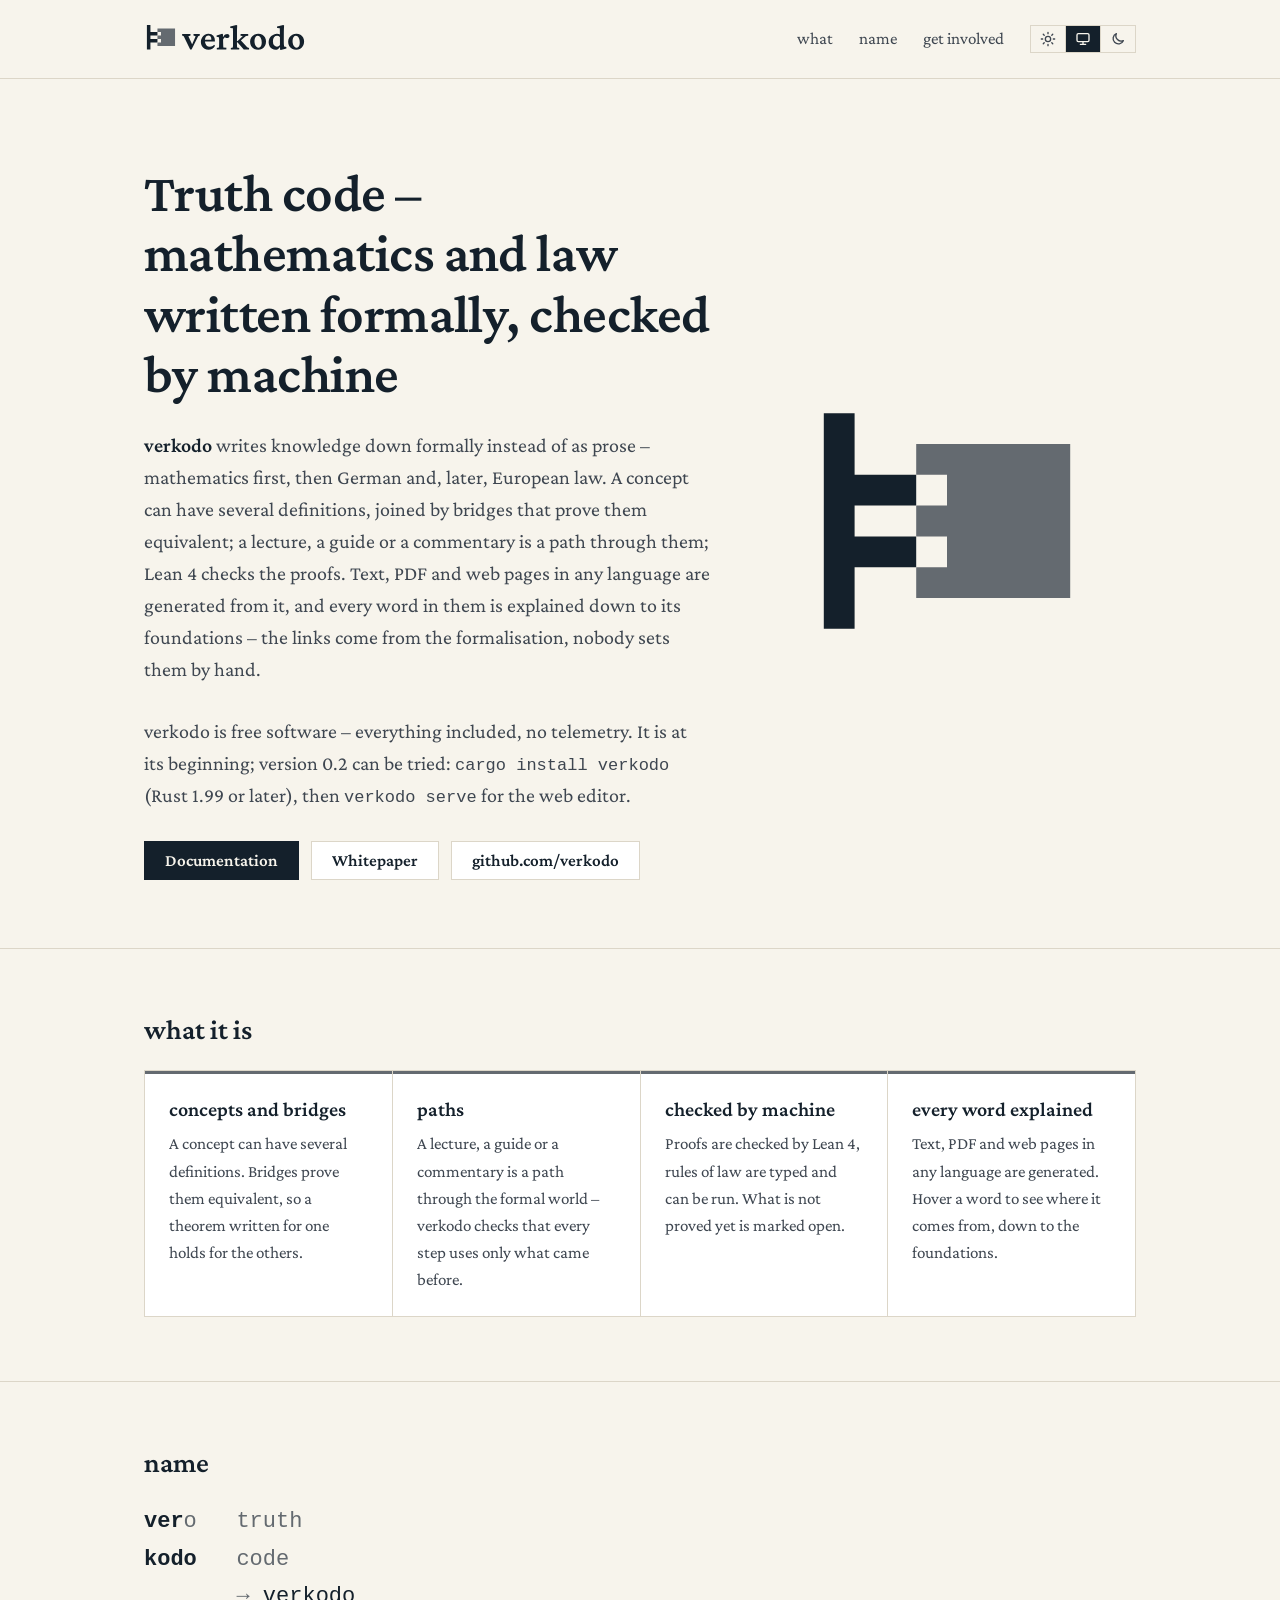
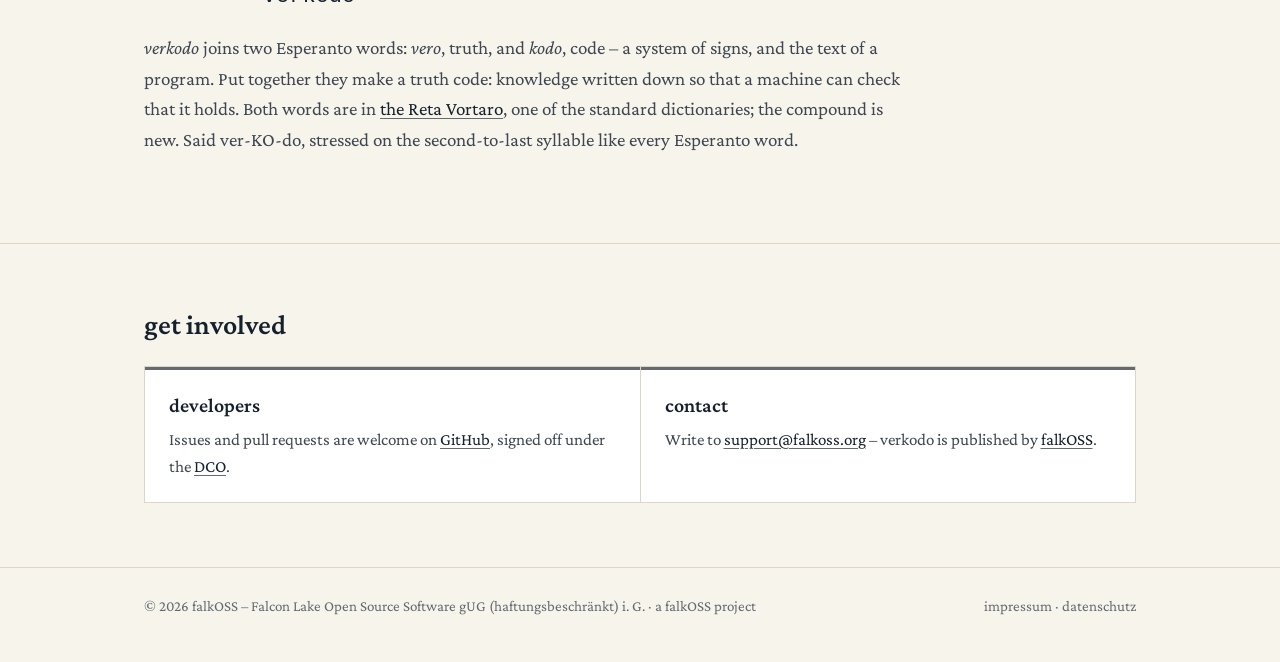
==== index.html @ a8231160 "Start the verkodo website One static page: no build step, no external resources, no tracking.  Co-Au" ====
<!doctype html>
<html lang="en">
<head>
  <meta charset="utf-8">
  <meta name="viewport" content="width=device-width, initial-scale=1">
  <title>verkodo – truth code – mathematics and law written formally, checked by machine</title>
  <meta name="description" content="verkodo: truth code – mathematics and law written formally, checked by machine. Free software, a falkOSS project, in early development.">
  <meta name="theme-color" content="#F7F4EC" media="(prefers-color-scheme: light)">
  <meta name="theme-color" content="#0D1117" media="(prefers-color-scheme: dark)">
  <meta property="og:type" content="website">
  <meta property="og:site_name" content="verkodo">
  <meta property="og:title" content="verkodo – truth code – mathematics and law written formally, checked by machine">
  <meta property="og:description" content="Truth code – mathematics and law written formally, checked by machine – free software, everything included.">
  <meta property="og:image" content="social.png">
  <meta property="og:image:width" content="1280">
  <meta property="og:image:height" content="640">
  <meta name="twitter:card" content="summary_large_image">
  <link rel="icon" href="favicon.ico" sizes="any">
  <link rel="icon" href="favicon.svg" type="image/svg+xml">
  <link rel="preload" href="fonts/CrimsonPro-SemiBold.ttf" as="font" type="font/ttf" crossorigin>
  <link rel="apple-touch-icon" href="apple-touch-icon.png">
  <link rel="manifest" href="site.webmanifest">
  <link rel="stylesheet" href="style.css">
  <script src="theme.js"></script>
  <noscript><style>.theme { display: none; }</style></noscript>
</head>
<body>
  <header>
    <div class="wrap">
      <a href="./" aria-label="verkodo home"><img class="on-light" src="assets/verkodo-lockup-on-light.svg" alt="verkodo"><img class="on-dark" src="assets/verkodo-lockup-on-dark.svg" alt="verkodo"></a>
      <div class="end">
        <nav>
          <a href="#what">what</a>
          <a href="#name">name</a>
          <a href="#involved">get involved</a>
        </nav>
        <div class="theme" role="group" aria-label="colour theme">
          <button type="button" data-theme-choice="light" aria-pressed="false" aria-label="light theme" title="light theme"><svg viewBox="0 0 24 24" width="16" height="16" fill="none" stroke="currentColor" stroke-width="2" stroke-linecap="round" stroke-linejoin="round" aria-hidden="true"><circle cx="12" cy="12" r="4"/><path d="M12 2v2M12 20v2M4.9 4.9l1.4 1.4M17.7 17.7l1.4 1.4M2 12h2M20 12h2M4.9 19.1l1.4-1.4M17.7 6.3l1.4-1.4"/></svg></button>
          <button type="button" data-theme-choice="system" aria-pressed="true" aria-label="the system's theme" title="the system's theme"><svg viewBox="0 0 24 24" width="16" height="16" fill="none" stroke="currentColor" stroke-width="2" stroke-linecap="round" stroke-linejoin="round" aria-hidden="true"><rect x="3" y="4" width="18" height="12" rx="2"/><path d="M8 20h8M12 16v4"/></svg></button>
          <button type="button" data-theme-choice="dark" aria-pressed="false" aria-label="dark theme" title="dark theme"><svg viewBox="0 0 24 24" width="16" height="16" fill="none" stroke="currentColor" stroke-width="2" stroke-linecap="round" stroke-linejoin="round" aria-hidden="true"><path d="M20 14.5A8 8 0 0 1 9.5 4 8 8 0 1 0 20 14.5z"/></svg></button>
        </div>
      </div>
    </div>
  </header>

  <main>
    <div class="hero">
      <div class="wrap">
        <div>
          <h1>Truth code – mathematics and law written formally, checked by machine</h1>
          <p><strong>verkodo</strong> writes knowledge down formally instead of as prose – mathematics first, then German and, later, European law. A concept can have several definitions, joined by bridges that prove them equivalent; a lecture, a guide or a commentary is a path through them; Lean 4 checks the proofs. Text, PDF and web pages in any language are generated from it, and every word in them is explained down to its foundations – the links come from the formalisation, nobody sets them by hand.</p>
          <p>verkodo is free software – everything included, no telemetry. It is at its beginning; version 0.2
            can be tried: <code>cargo install verkodo</code> (Rust 1.99 or later), then <code>verkodo serve</code> for
            the web editor.</p>
          <div class="buttons">
            <a class="button primary" href="https://verkodo.github.io/verkodo/">Documentation</a>
            <a class="button" href="https://github.com/verkodo/whitepaper">Whitepaper</a>
            <a class="button" href="https://github.com/verkodo">github.com/verkodo</a>
          </div>
        </div>
        <img class="mark on-light" src="assets/verkodo-mark-on-light.svg" alt="" width="300" height="300">
        <img class="mark on-dark" src="assets/verkodo-mark-on-dark.svg" alt="" width="300" height="300">
      </div>
    </div>

    <section id="what">
      <div class="wrap">
        <h2>what it is</h2>
        <div class="grid">
          <div class="cell"><h3>concepts and bridges</h3><p>A concept can have several definitions. Bridges prove them equivalent, so a theorem written for one holds for the others.</p></div>
          <div class="cell"><h3>paths</h3><p>A lecture, a guide or a commentary is a path through the formal world – verkodo checks that every step uses only what came before.</p></div>
          <div class="cell"><h3>checked by machine</h3><p>Proofs are checked by Lean 4, rules of law are typed and can be run. What is not proved yet is marked open.</p></div>
          <div class="cell"><h3>every word explained</h3><p>Text, PDF and web pages in any language are generated. Hover a word to see where it comes from, down to the foundations.</p></div>
        </div>
      </div>
    </section>

    <section id="name">
      <div class="wrap">
        <h2>name</h2>
<pre class="story"><b>ver</b>o   truth
<b>kodo</b>   code
       → <i>verkodo</i></pre>
        <p><em>verkodo</em> joins two Esperanto words: <em>vero</em>, truth, and <em>kodo</em>, code – a system of signs, and the text of a program. Put together they make a truth code: knowledge written down so that a machine can check that it holds. Both words are in <a href="https://www.reta-vortaro.de/revo/art/ver.html">the Reta Vortaro</a>, one of the standard dictionaries; the compound is new. Said ver-KO-do, stressed on the second-to-last syllable like every Esperanto word.</p>
      </div>
    </section>

    <section id="involved">
      <div class="wrap">
        <h2>get involved</h2>
        <div class="grid">
          <div class="cell"><h3>developers</h3><p>Issues and pull requests are welcome on <a href="https://github.com/verkodo">GitHub</a>, signed off under the <a href="https://developercertificate.org">DCO</a>.</p></div>
          <div class="cell"><h3>contact</h3><p>Write to <a href="mailto:support@falkoss.org">support@falkoss.org</a> – verkodo is published by <a href="https://falkoss.org">falkOSS</a>.</p></div>
        </div>
      </div>
    </section>
  </main>

  <footer>
    <div class="wrap">
      <span>© 2026 falkOSS – Falcon Lake Open Source Software gUG (haftungsbeschränkt) i. G. · <a href="https://falkoss.org">a falkOSS project</a></span>
      <span><a href="https://falkoss.org/impressum.html">impressum</a> · <a href="https://falkoss.org/datenschutz.html">datenschutz</a></span>
    </div>
  </footer>
</body>
</html>
---- style.css ----
/* SPDX-License-Identifier: AGPL-3.0-or-later */
/* verkodo – one page. The look of verkodo/brand: near-black ground, the face in paper white, titanium grey as the one
   colour beside it, straight edges, Crimson Pro (fonts/, SIL OFL 1.1) – nothing is loaded from elsewhere. Colours from
   verkodo/brand/generate.py. */

@font-face { font-family: "Crimson Pro"; font-weight: 400; font-style: normal; font-display: swap; src: url("fonts/CrimsonPro-Regular.ttf") format("truetype"); }
@font-face { font-family: "Crimson Pro"; font-weight: 400; font-style: italic; font-display: swap; src: url("fonts/CrimsonPro-Italic.ttf") format("truetype"); }
@font-face { font-family: "Crimson Pro"; font-weight: 600; font-style: normal; font-display: swap; src: url("fonts/CrimsonPro-SemiBold.ttf") format("truetype"); }

/* Light (warm paper) by default; dark when the system asks for it, unless the visitor chose light – or when they
   chose dark. theme.js sets data-theme; without it (or without JavaScript) the system decides. */
:root {
  --night: #F7F4EC;       /* the ground */
  --panel: #FFFFFF;
  --text: #14202B;
  --titan: #646A70;       /* the one colour beside the face (5.0 : 1 on the paper) */
  --muted: #3E4650;       /* body text beside headings */
  --line: #DCD6C8;
  --serif: "Crimson Pro", Georgia, "Times New Roman", serif;
  --mono: ui-monospace, "SF Mono", Menlo, Consolas, "Liberation Mono", monospace;
  color-scheme: light;
}
@media (prefers-color-scheme: dark) {
  :root:not([data-theme="light"]) {
    --night: #0D1117; --panel: #12171E; --text: #E6EDF3; --titan: #8F959B; --muted: #B4BAC1; --line: #222A33;
    color-scheme: dark;
  }
}
:root[data-theme="dark"] {
  --night: #0D1117; --panel: #12171E; --text: #E6EDF3; --titan: #8F959B; --muted: #B4BAC1; --line: #222A33;
  color-scheme: dark;
}

/* the brand's artwork in both versions: show the one that fits the ground */
.on-dark { display: none !important; }
@media (prefers-color-scheme: dark) {
  :root:not([data-theme="light"]) .on-dark { display: block !important; }
  :root:not([data-theme="light"]) .on-light { display: none !important; }
}
:root[data-theme="dark"] .on-dark { display: block !important; }
:root[data-theme="dark"] .on-light { display: none !important; }

* { box-sizing: border-box; }
html { scroll-behavior: smooth; }
body { margin: 0; color: var(--text); background: var(--night); font: 19px/1.6 var(--serif); -webkit-font-smoothing: antialiased; }
a { color: var(--text); text-decoration: underline; text-decoration-color: var(--titan); text-decoration-thickness: 1px; text-underline-offset: 3px; }
a:hover { text-decoration-color: var(--text); }
::selection { background: var(--titan); color: var(--night); }
.wrap { max-width: 1040px; margin: 0 auto; padding: 0 24px; }

/* header */
header { padding: 22px 0; border-bottom: 1px solid var(--line); }
header .wrap { display: flex; align-items: center; justify-content: space-between; gap: 24px; }
header img { height: 34px; display: block; }
nav { display: flex; gap: 26px; font-size: 17px; }
nav a { color: var(--muted); text-decoration: none; }
nav a:hover { color: var(--text); }
.end { display: flex; align-items: center; gap: 26px; }
.theme { display: flex; border: 1px solid var(--line); }
.theme button { display: flex; align-items: center; justify-content: center; line-height: 0; color: var(--muted); background: none; border: 0; padding: 5px 9px; cursor: pointer; }
.theme svg { display: block; }
.theme button + button { border-left: 1px solid var(--line); }
.theme button:hover { color: var(--text); }
.theme button[aria-pressed="true"] { background: var(--text); color: var(--night); }
.theme button:focus-visible { outline: 2px solid var(--titan); outline-offset: 2px; }

/* hero */
.hero { padding: 84px 0 68px; }
.hero .wrap { display: grid; grid-template-columns: 1.5fr 1fr; gap: 48px; align-items: center; }
.hero h1 { font: 600 clamp(34px, 5vw, 54px)/1.12 var(--serif); margin: 0 0 24px; letter-spacing: -0.01em; }
.hero p { color: var(--muted); font-size: 20px; margin: 0 0 30px; max-width: 34em; }
.hero p strong { color: var(--text); font-weight: 600; }
.hero .mark { width: 100%; max-width: 280px; height: auto; justify-self: center; }
.buttons { display: flex; flex-wrap: wrap; gap: 12px; }
.button { display: inline-block; padding: 9px 20px; border: 1px solid var(--line); font: 600 17px var(--serif); color: var(--text); background: var(--panel); text-decoration: none; }
.button.primary { background: var(--text); border-color: var(--text); color: var(--night); }
.button:hover { border-color: var(--titan); }
.button.primary:hover { background: var(--titan); border-color: var(--titan); }

/* sections */
section { padding: 64px 0; border-top: 1px solid var(--line); }
section h2 { font: 600 28px/1.2 var(--serif); margin: 0 0 24px; }
section > .wrap > p { color: var(--muted); max-width: 40em; margin: 0 0 24px; }
.grid { display: grid; grid-template-columns: repeat(auto-fit, minmax(230px, 1fr)); gap: 1px; background: var(--line); border: 1px solid var(--line); }
.cell { background: var(--panel); padding: 22px 24px; border-top: 3px solid var(--titan); }
.cell h3 { margin: 0 0 8px; font: 600 20px/1.3 var(--serif); }
.cell p { margin: 0; color: var(--muted); font-size: 17px; }

/* the name */
pre.story { font: clamp(15px, 2.4vw, 22px)/1.7 var(--mono); margin: 0 0 18px; color: var(--titan); white-space: pre-wrap; }
pre.story b { color: var(--text); font-weight: 700; }
pre.story i { color: var(--text); font-style: normal; }

/* footer */
footer { border-top: 1px solid var(--line); padding: 26px 0 44px; color: var(--titan); font-size: 15px; }
footer .wrap { display: flex; flex-wrap: wrap; justify-content: space-between; gap: 12px; }
footer a { color: var(--titan); text-decoration: none; }
footer a:hover { color: var(--text); }

/* 404 */
.page { padding-top: 48px; padding-bottom: 72px; }
.page h1 { font: 600 36px var(--serif); margin: 0 0 24px; }
.page p { color: var(--muted); }

@media (max-width: 760px) {
  .hero { padding-top: 48px; }
  .hero .wrap { grid-template-columns: 1fr; }
  .hero .mark { max-width: 150px; order: -1; justify-self: start; }
  nav { display: none; }
}

/* Commands in the text, e.g. `cargo install verkodo`. */
code { font: 0.85em/1 ui-monospace, "SF Mono", Menlo, Consolas, monospace; white-space: nowrap; }
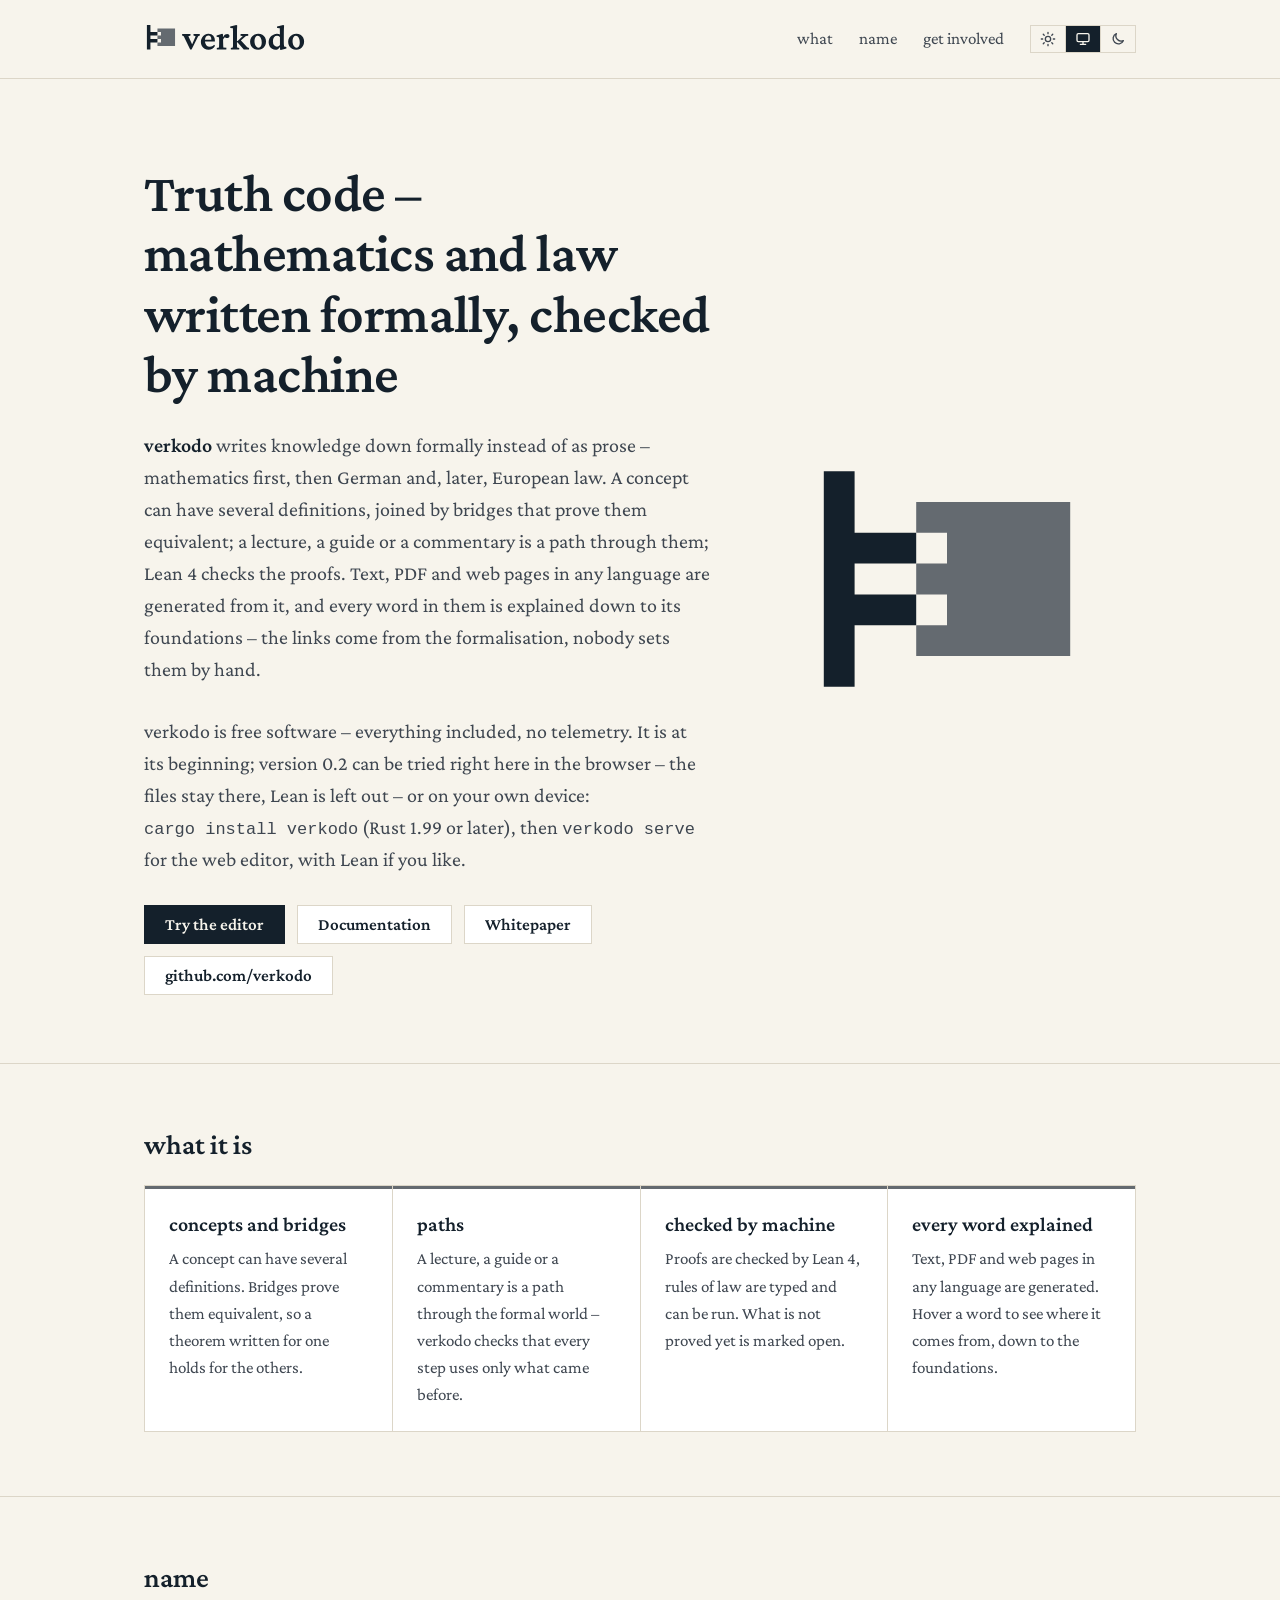
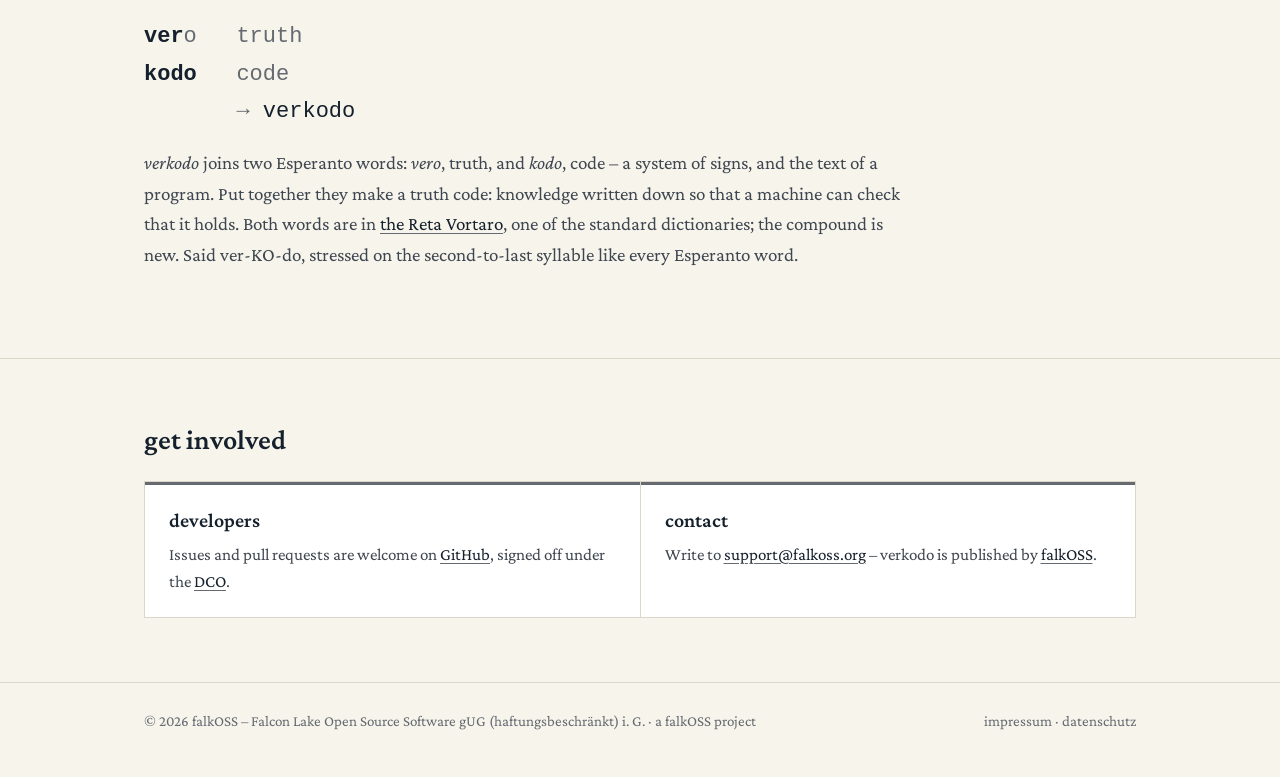
==== commit 8d22ca13: "Link the web editor in the browser A first button, Try the editor, to verkodo.github.io/verkodo/edit" ====
--- a/index.html
+++ b/index.html
@@ -50,10 +50,12 @@
           <h1>Truth code – mathematics and law written formally, checked by machine</h1>
           <p><strong>verkodo</strong> writes knowledge down formally instead of as prose – mathematics first, then German and, later, European law. A concept can have several definitions, joined by bridges that prove them equivalent; a lecture, a guide or a commentary is a path through them; Lean 4 checks the proofs. Text, PDF and web pages in any language are generated from it, and every word in them is explained down to its foundations – the links come from the formalisation, nobody sets them by hand.</p>
           <p>verkodo is free software – everything included, no telemetry. It is at its beginning; version 0.2
-            can be tried: <code>cargo install verkodo</code> (Rust 1.99 or later), then <code>verkodo serve</code> for
-            the web editor.</p>
+            can be tried right here in the browser – the files stay there, Lean is left out – or on your own device:
+            <code>cargo install verkodo</code> (Rust 1.99 or later), then <code>verkodo serve</code> for the web
+            editor, with Lean if you like.</p>
           <div class="buttons">
-            <a class="button primary" href="https://verkodo.github.io/verkodo/">Documentation</a>
+            <a class="button primary" href="https://verkodo.github.io/verkodo/editor/">Try the editor</a>
+            <a class="button" href="https://verkodo.github.io/verkodo/">Documentation</a>
             <a class="button" href="https://github.com/verkodo/whitepaper">Whitepaper</a>
             <a class="button" href="https://github.com/verkodo">github.com/verkodo</a>
           </div>
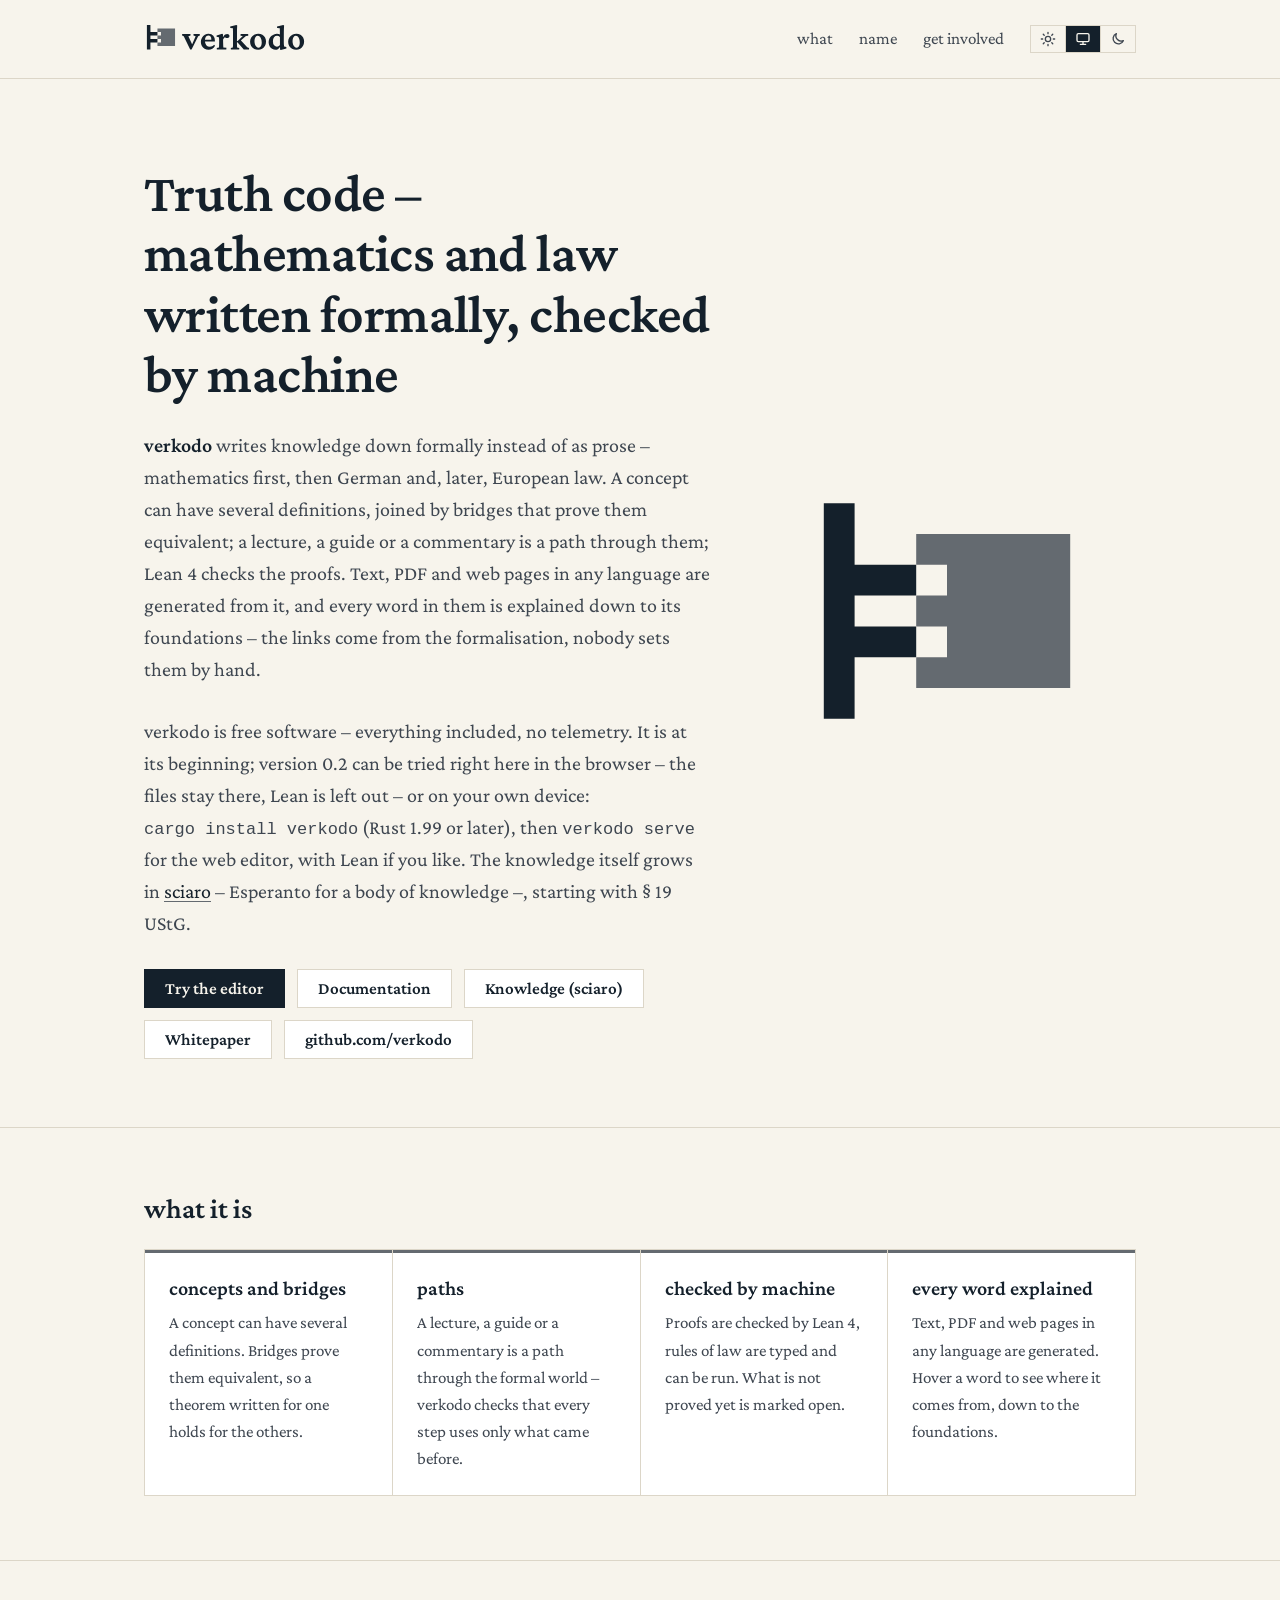
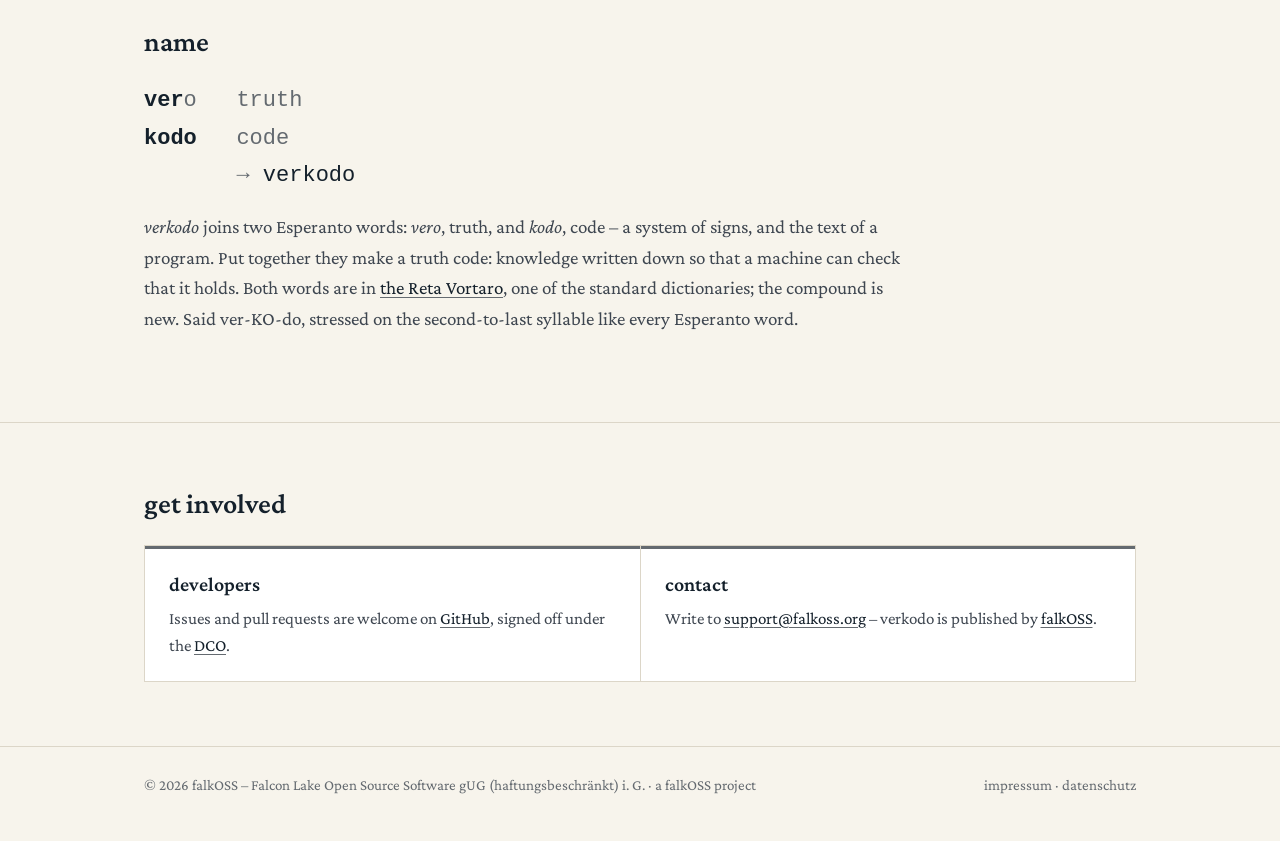
==== commit 278dd395: "Link sciaro, the body of knowledge Co-Authored-By: Claude Opus 5.5 <noreply@anthropic.com> Signed-of" ====
--- a/index.html
+++ b/index.html
@@ -52,10 +52,12 @@
           <p>verkodo is free software – everything included, no telemetry. It is at its beginning; version 0.2
             can be tried right here in the browser – the files stay there, Lean is left out – or on your own device:
             <code>cargo install verkodo</code> (Rust 1.99 or later), then <code>verkodo serve</code> for the web
-            editor, with Lean if you like.</p>
+            editor, with Lean if you like. The knowledge itself grows in <a href="https://github.com/verkodo/sciaro">sciaro</a>
+            – Esperanto for a body of knowledge –, starting with § 19 UStG.</p>
           <div class="buttons">
             <a class="button primary" href="https://verkodo.github.io/verkodo/editor/">Try the editor</a>
             <a class="button" href="https://verkodo.github.io/verkodo/">Documentation</a>
+            <a class="button" href="https://github.com/verkodo/sciaro">Knowledge (sciaro)</a>
             <a class="button" href="https://github.com/verkodo/whitepaper">Whitepaper</a>
             <a class="button" href="https://github.com/verkodo">github.com/verkodo</a>
           </div>
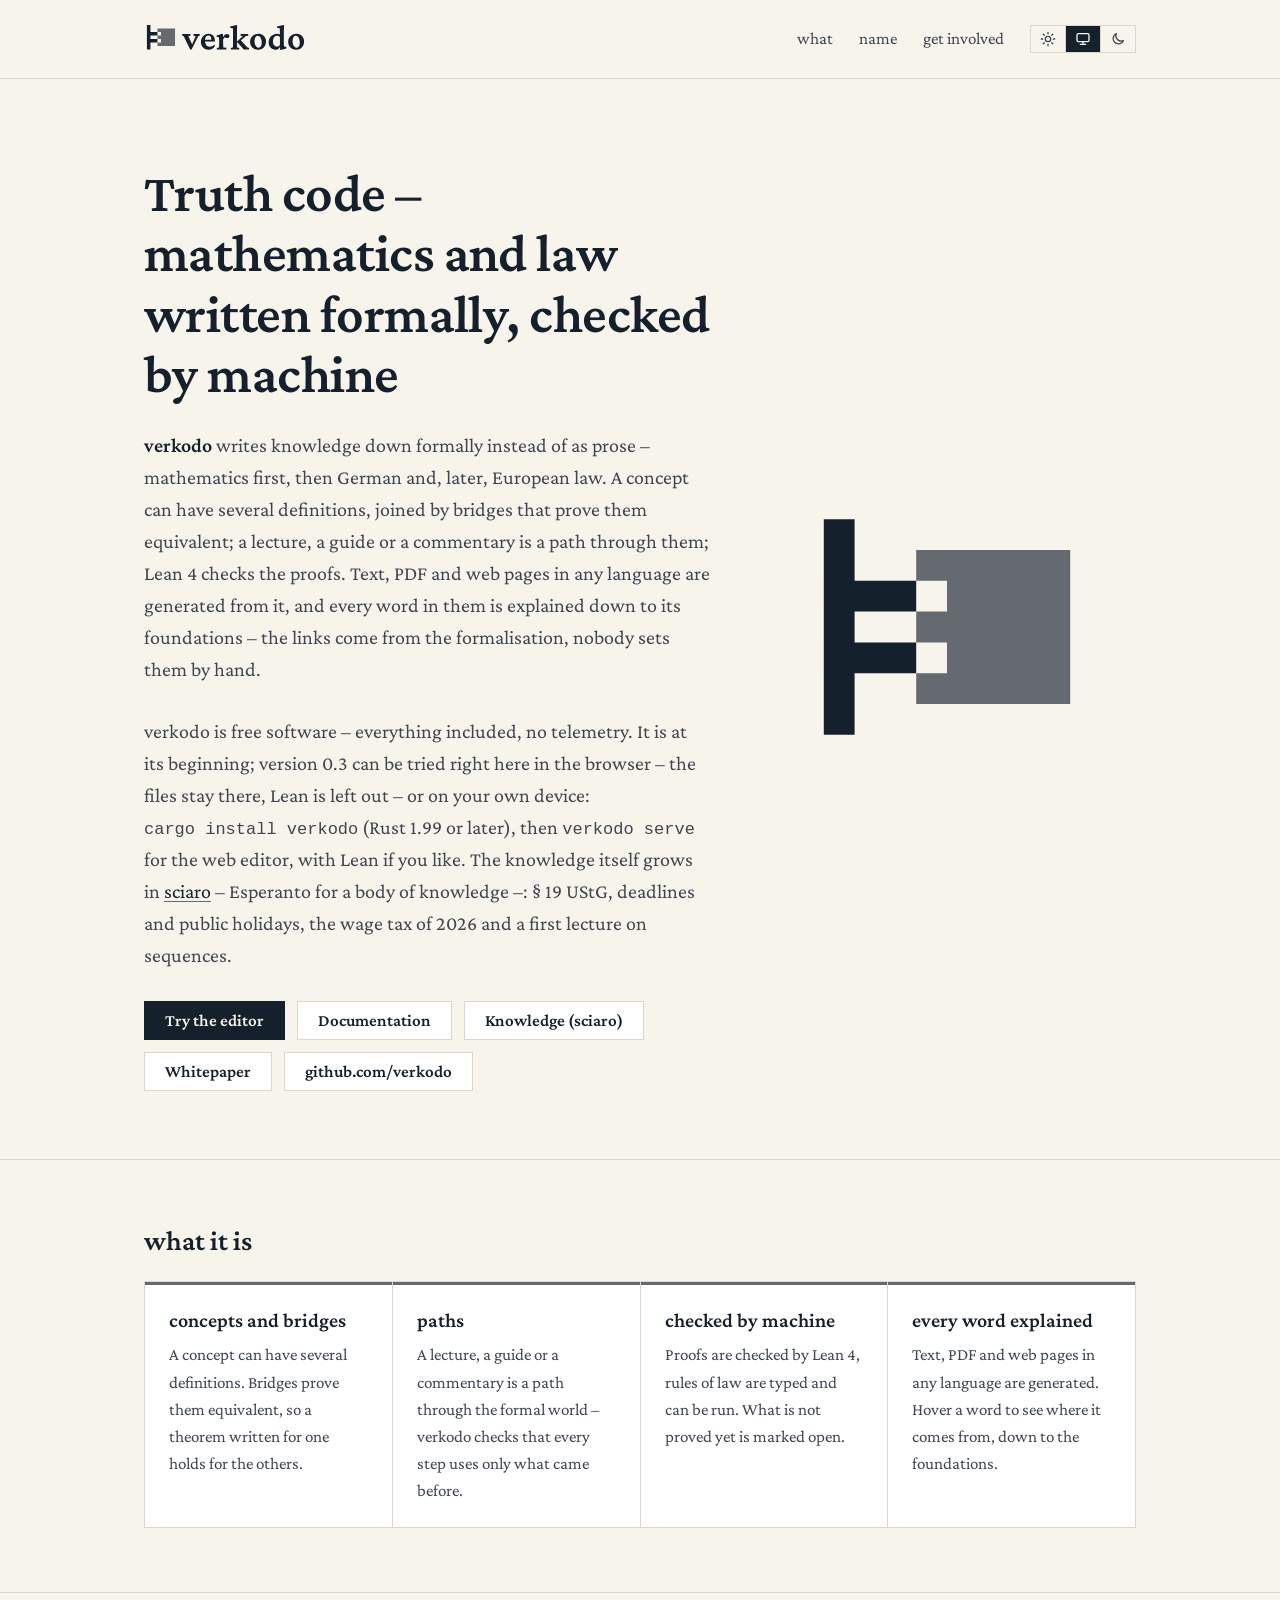
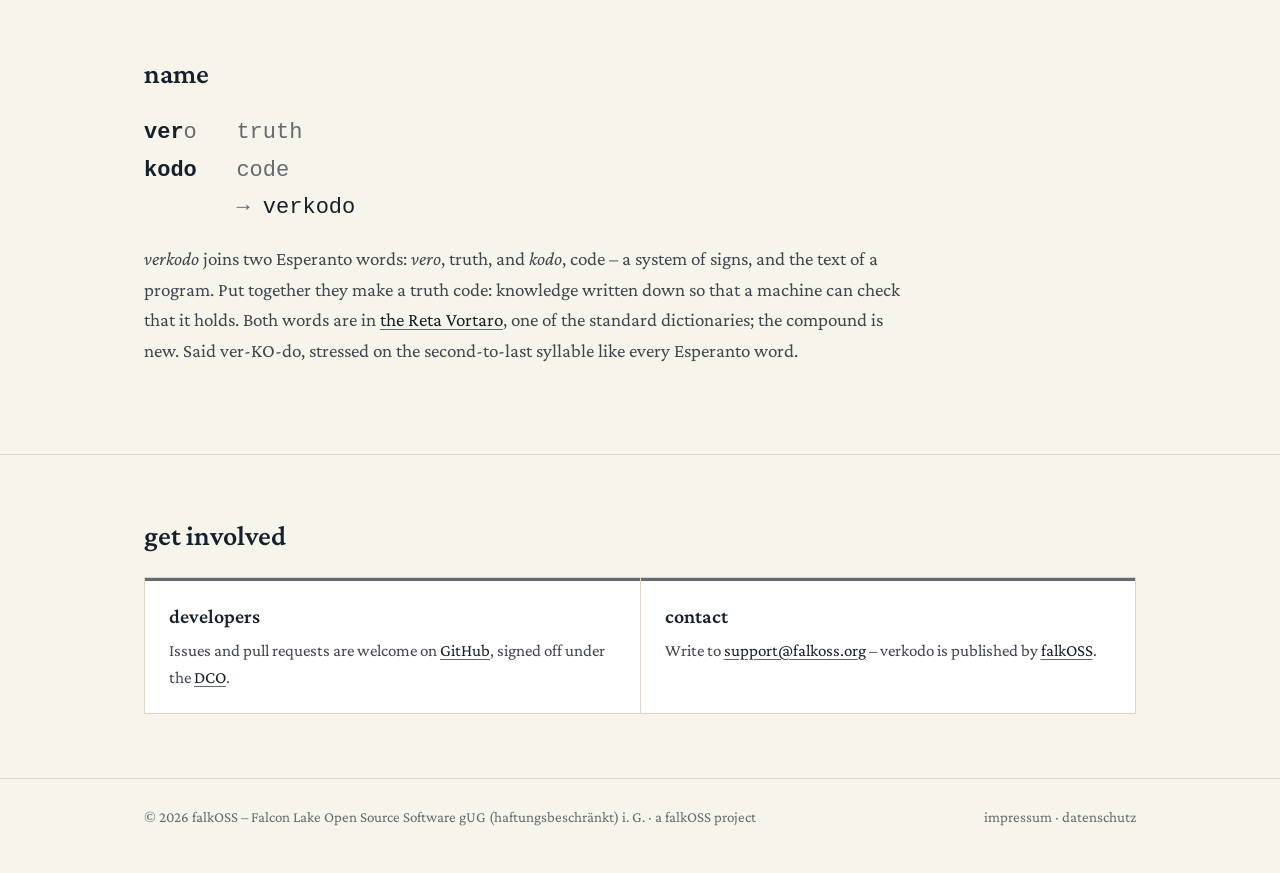
==== commit 8307c005: "Name version 0.3 and what sciaro holds Co-Authored-By: Claude Opus 5.5 <noreply@anthropic.com> Signe" ====
--- a/index.html
+++ b/index.html
@@ -49,11 +49,12 @@
         <div>
           <h1>Truth code – mathematics and law written formally, checked by machine</h1>
           <p><strong>verkodo</strong> writes knowledge down formally instead of as prose – mathematics first, then German and, later, European law. A concept can have several definitions, joined by bridges that prove them equivalent; a lecture, a guide or a commentary is a path through them; Lean 4 checks the proofs. Text, PDF and web pages in any language are generated from it, and every word in them is explained down to its foundations – the links come from the formalisation, nobody sets them by hand.</p>
-          <p>verkodo is free software – everything included, no telemetry. It is at its beginning; version 0.2
+          <p>verkodo is free software – everything included, no telemetry. It is at its beginning; version 0.3
             can be tried right here in the browser – the files stay there, Lean is left out – or on your own device:
             <code>cargo install verkodo</code> (Rust 1.99 or later), then <code>verkodo serve</code> for the web
             editor, with Lean if you like. The knowledge itself grows in <a href="https://github.com/verkodo/sciaro">sciaro</a>
-            – Esperanto for a body of knowledge –, starting with § 19 UStG.</p>
+            – Esperanto for a body of knowledge –: § 19 UStG, deadlines and public holidays, the wage tax of 2026 and a first
+            lecture on sequences.</p>
           <div class="buttons">
             <a class="button primary" href="https://verkodo.github.io/verkodo/editor/">Try the editor</a>
             <a class="button" href="https://verkodo.github.io/verkodo/">Documentation</a>
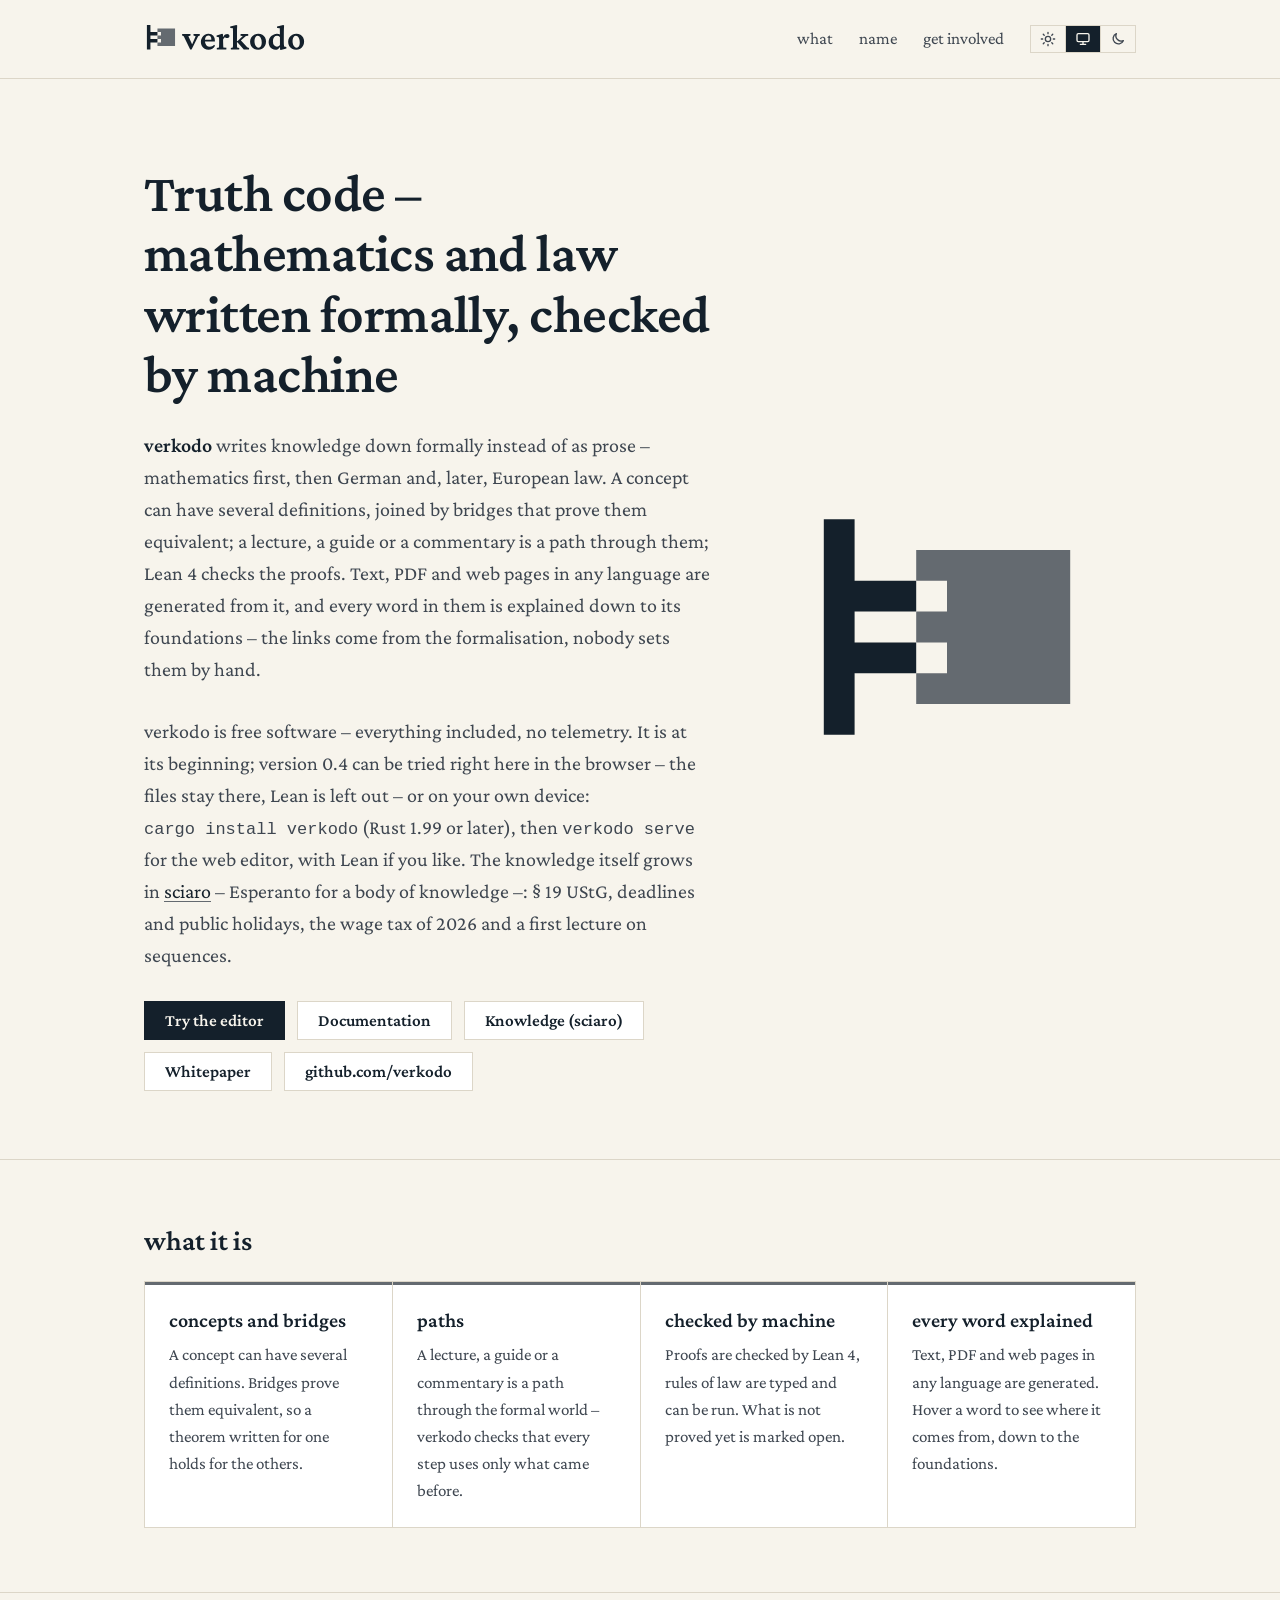
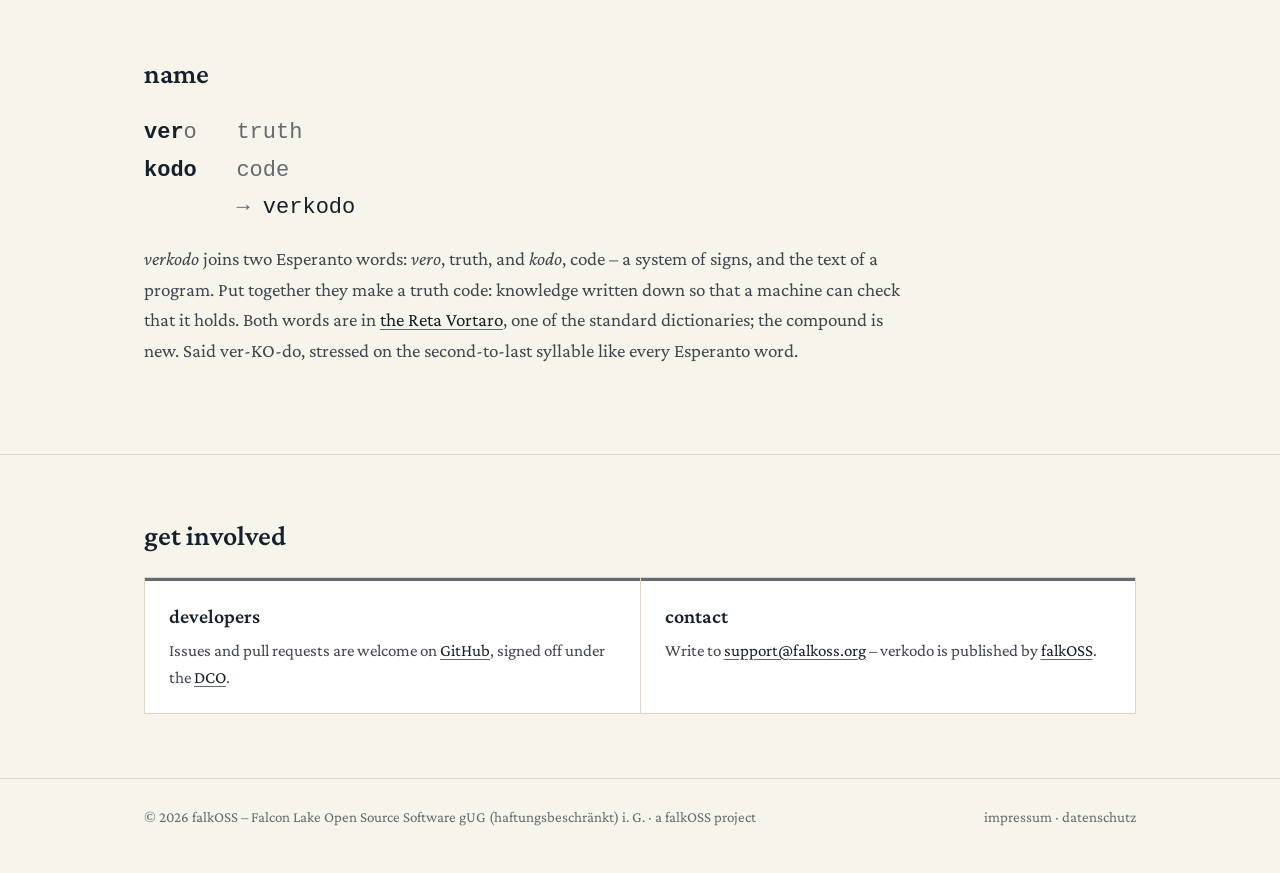
==== commit fbeed1b8: "Name version 0.4 Co-Authored-By: Claude Opus 5.5 <noreply@anthropic.com> Signed-off-by: w41x <_@w41x" ====
--- a/index.html
+++ b/index.html
@@ -49,7 +49,7 @@
         <div>
           <h1>Truth code – mathematics and law written formally, checked by machine</h1>
           <p><strong>verkodo</strong> writes knowledge down formally instead of as prose – mathematics first, then German and, later, European law. A concept can have several definitions, joined by bridges that prove them equivalent; a lecture, a guide or a commentary is a path through them; Lean 4 checks the proofs. Text, PDF and web pages in any language are generated from it, and every word in them is explained down to its foundations – the links come from the formalisation, nobody sets them by hand.</p>
-          <p>verkodo is free software – everything included, no telemetry. It is at its beginning; version 0.3
+          <p>verkodo is free software – everything included, no telemetry. It is at its beginning; version 0.4
             can be tried right here in the browser – the files stay there, Lean is left out – or on your own device:
             <code>cargo install verkodo</code> (Rust 1.99 or later), then <code>verkodo serve</code> for the web
             editor, with Lean if you like. The knowledge itself grows in <a href="https://github.com/verkodo/sciaro">sciaro</a>
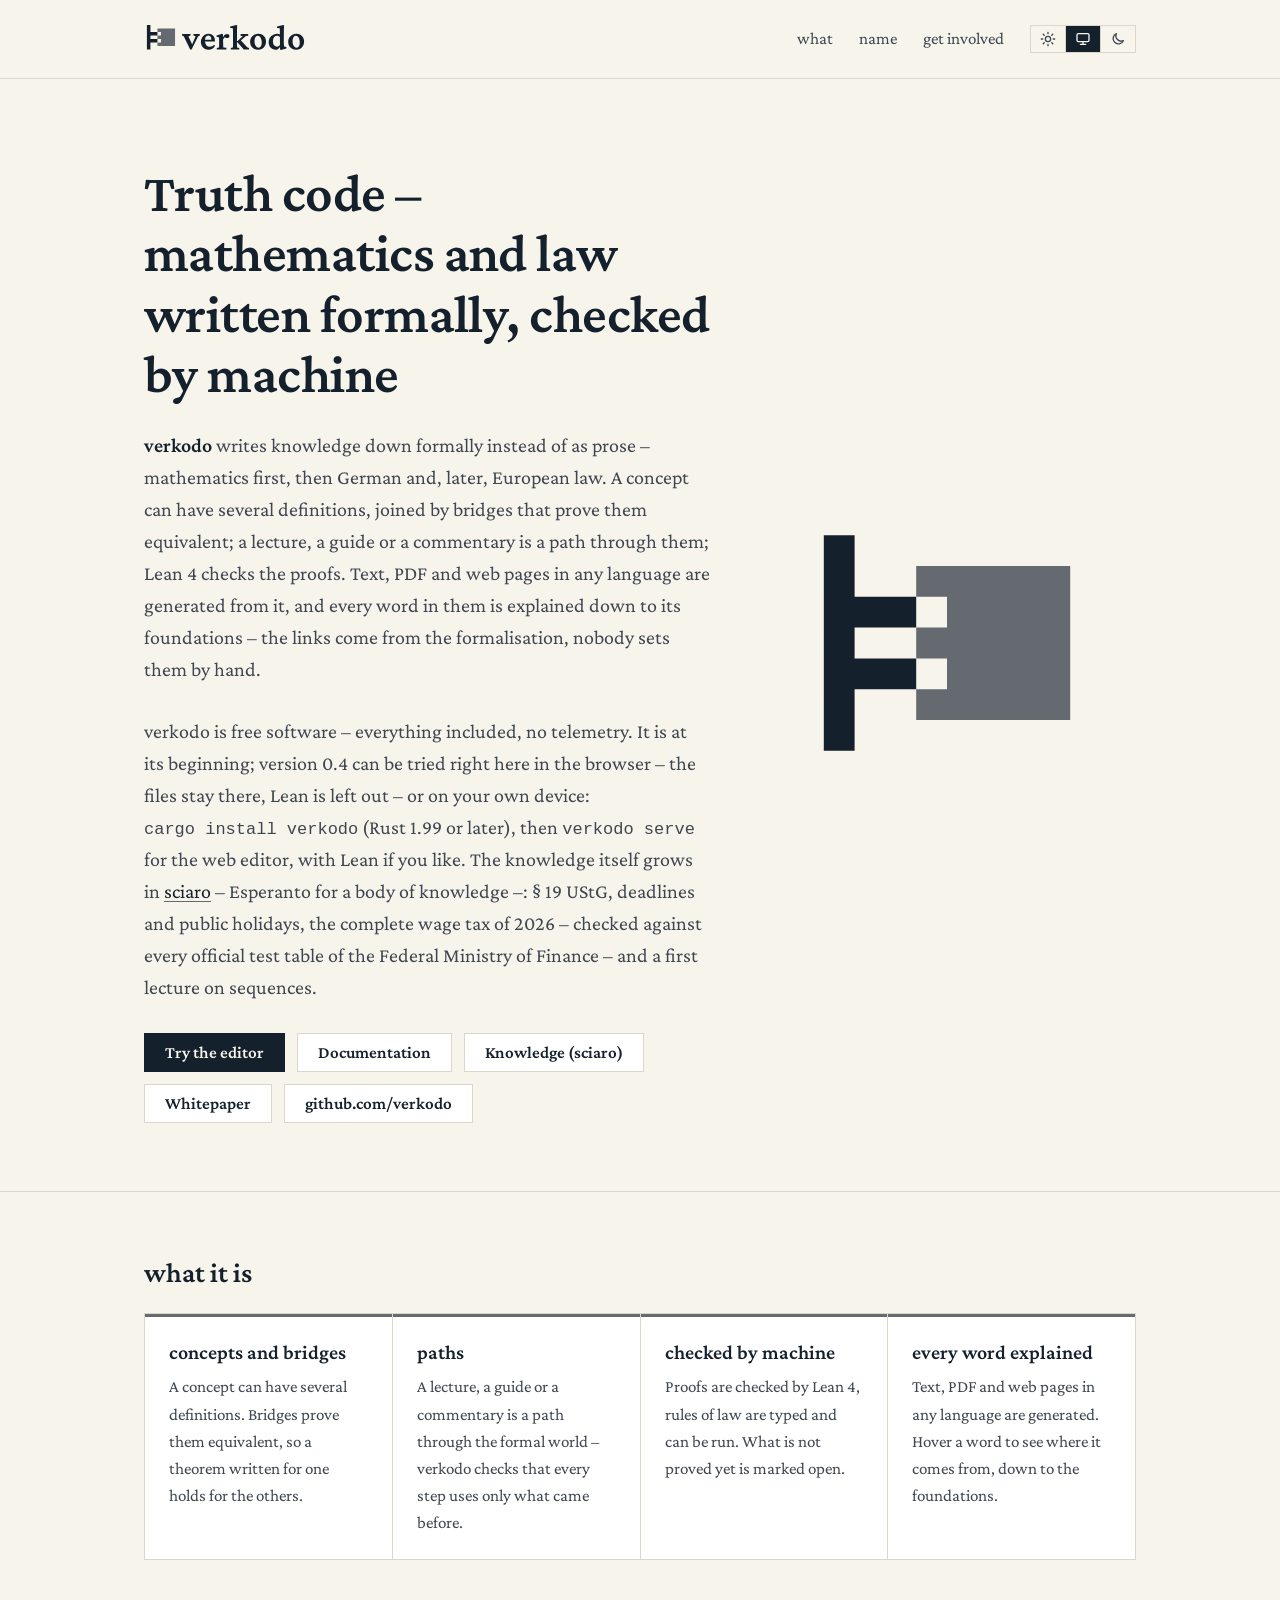
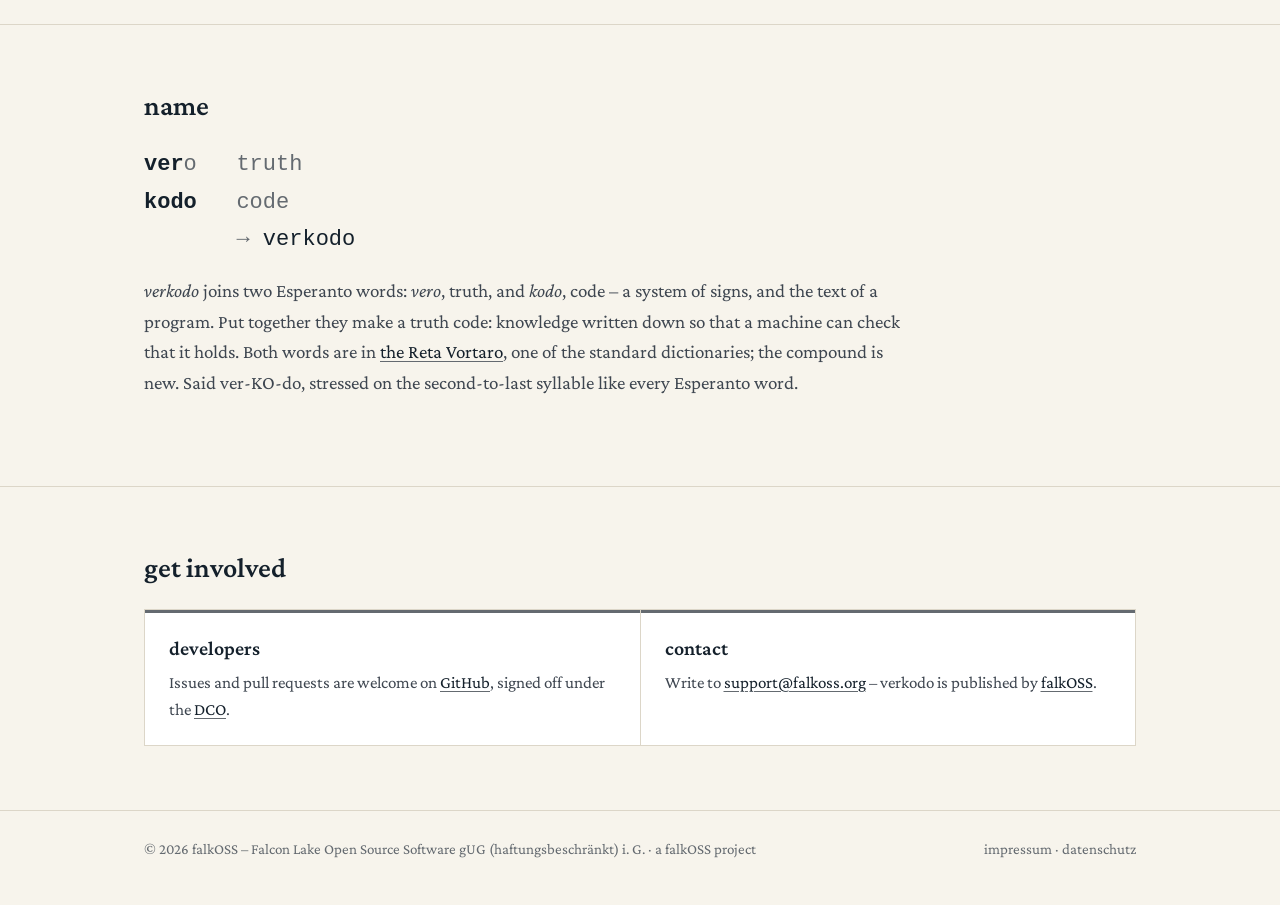
==== commit 9227e2b5: "Name the complete wage tax of 2026 in sciaro Co-Authored-By: Claude Opus 5.5 <noreply@anthropic.com>" ====
--- a/index.html
+++ b/index.html
@@ -53,8 +53,9 @@
             can be tried right here in the browser – the files stay there, Lean is left out – or on your own device:
             <code>cargo install verkodo</code> (Rust 1.99 or later), then <code>verkodo serve</code> for the web
             editor, with Lean if you like. The knowledge itself grows in <a href="https://github.com/verkodo/sciaro">sciaro</a>
-            – Esperanto for a body of knowledge –: § 19 UStG, deadlines and public holidays, the wage tax of 2026 and a first
-            lecture on sequences.</p>
+            – Esperanto for a body of knowledge –: § 19 UStG, deadlines and public holidays, the complete wage tax of 2026 –
+            checked against every official test table of the Federal Ministry of Finance – and a first lecture on
+            sequences.</p>
           <div class="buttons">
             <a class="button primary" href="https://verkodo.github.io/verkodo/editor/">Try the editor</a>
             <a class="button" href="https://verkodo.github.io/verkodo/">Documentation</a>
